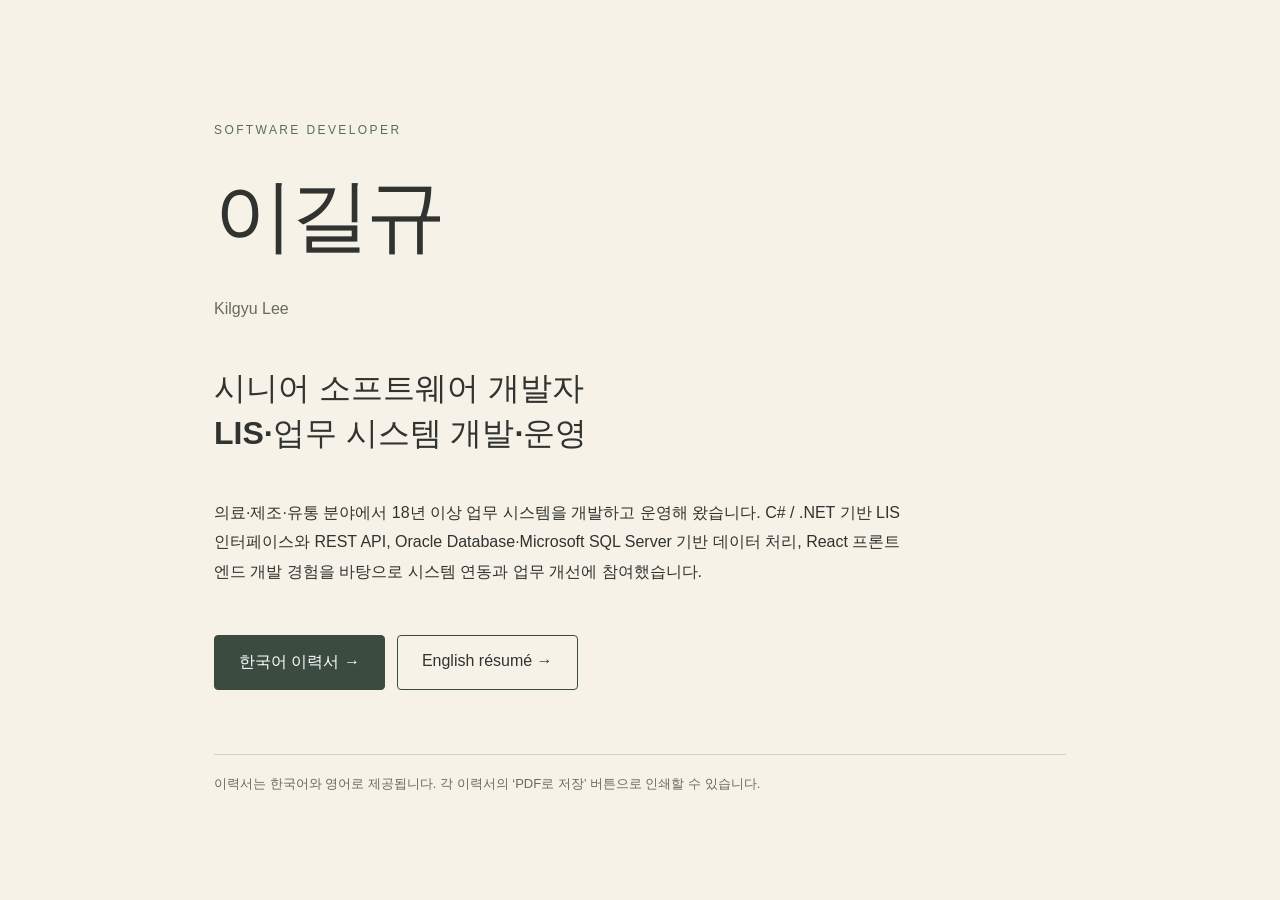
==== docs/index.html @ abc55ce7 "Publish reviewed site output" ====
<!DOCTYPE html><html lang="ko"><head><meta charset="UTF-8"><meta name="viewport" content="width=device-width, initial-scale=1"><title>이길규 · 개발자 이력서</title><meta name="description" content="의료·제조·유통 분야에서 18년 이상 업무 시스템을 개발하고 운영해 왔습니다. C# / .NET 기반 LIS 인터페이스와 REST API, Oracle Database·Microsoft SQL Server 기반 데이터 처리, React 프론트엔드 개발 경험을 바탕으로 시스템 연동과 업무 개선에 참여했습니다."><meta name="robots" content="index, follow"><link rel="canonical" href="https://khain2k.github.io/personal-site-pages/"><link rel="icon" href="/personal-site-pages/favicon.svg"><style>:root{color:#30332f;font-synthesis:none;background:#f6f2e8;font-family:Arial,Malgun Gothic,sans-serif}*{box-sizing:border-box}body{margin:0}main{flex-direction:column;justify-content:center;max-width:900px;min-height:100vh;margin:auto;padding:clamp(32px,9vw,96px) 24px;display:flex}h1{letter-spacing:-.05em;margin:18px 0;font-size:clamp(42px,9vw,80px);line-height:1.1}h2{white-space:pre-line;font-size:clamp(22px,4vw,32px);line-height:1.4}p{max-width:700px;line-height:1.85}.eyebrow{letter-spacing:.2em;color:#596e58;font-size:12px}.subtitle{color:#686a62}.links{flex-wrap:wrap;gap:12px;margin-top:32px;display:flex}.links a{color:#fff;background:#3b4b40;border:1px solid #3b4b40;border-radius:4px;padding:16px 24px;text-decoration:none}.links a+a{color:#30332f;background:0 0}a:focus-visible{outline-offset:4px;outline:3px solid #c66c32}footer{color:#686a62;border-top:1px solid #d4d0c6;margin-top:64px;padding-top:20px;font-size:13px}
</style></head><body><main><p class="eyebrow">SOFTWARE DEVELOPER</p><h1>이길규</h1><p class="subtitle">Kilgyu Lee</p><h2>시니어 소프트웨어 개발자
LIS·업무 시스템 개발·운영</h2><p>의료·제조·유통 분야에서 18년 이상 업무 시스템을 개발하고 운영해 왔습니다. C# / .NET 기반 LIS 인터페이스와 REST API, Oracle Database·Microsoft SQL Server 기반 데이터 처리, React 프론트엔드 개발 경험을 바탕으로 시스템 연동과 업무 개선에 참여했습니다.</p><nav class="links" aria-label="이력서 언어 선택"><a href="/personal-site-pages/resume/ko/">한국어 이력서 →</a><a href="/personal-site-pages/resume/en/" lang="en">English résumé →</a></nav><footer>이력서는 한국어와 영어로 제공됩니다. 각 이력서의 ‘PDF로 저장’ 버튼으로 인쇄할 수 있습니다.</footer></main></body></html>
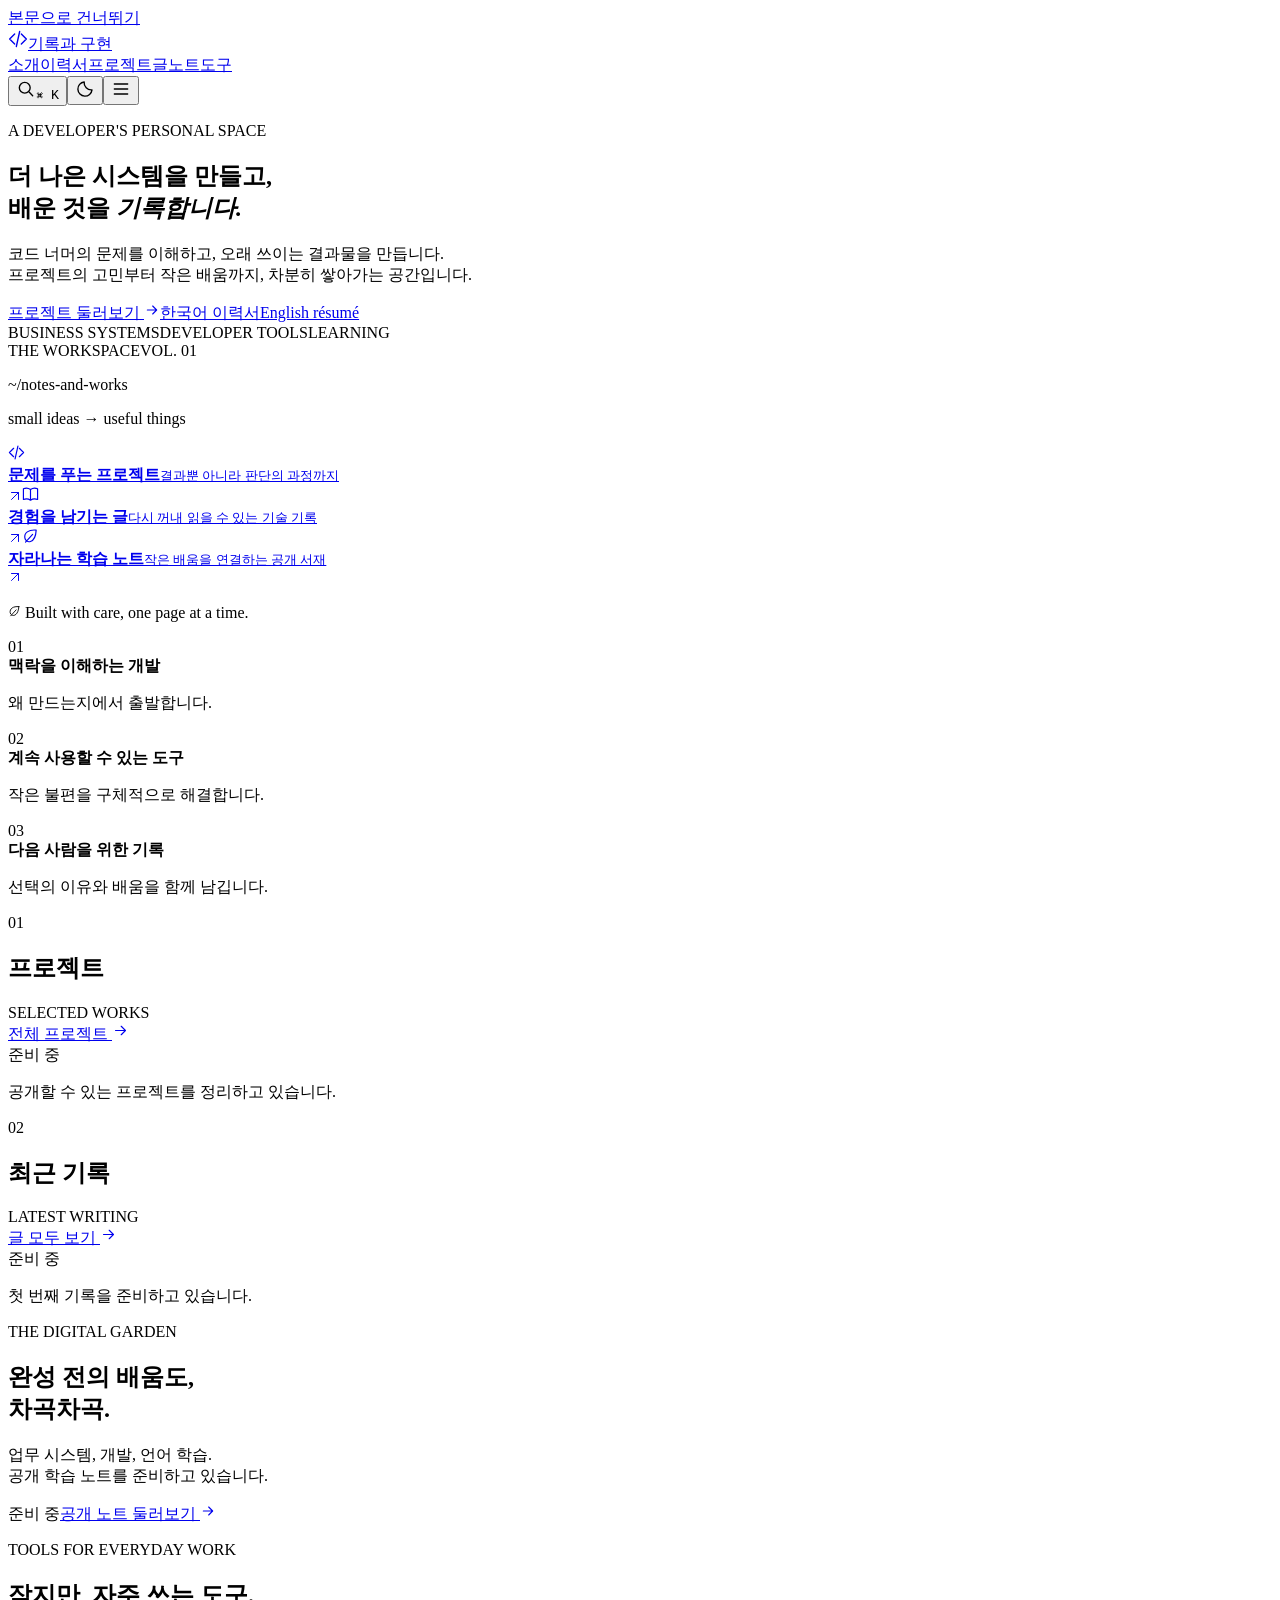
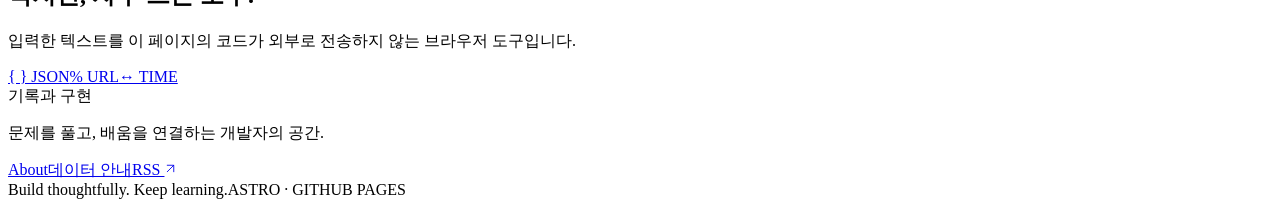
==== commit 08dd9620: "Publish reviewed site output" ====
--- a/docs/index.html
+++ b/docs/index.html
@@ -1,3 +1 @@
-<!DOCTYPE html><html lang="ko"><head><meta charset="UTF-8"><meta name="viewport" content="width=device-width, initial-scale=1"><title>이길규 · 개발자 이력서</title><meta name="description" content="의료·제조·유통 분야에서 18년 이상 업무 시스템을 개발하고 운영해 왔습니다. C# / .NET 기반 LIS 인터페이스와 REST API, Oracle Database·Microsoft SQL Server 기반 데이터 처리, React 프론트엔드 개발 경험을 바탕으로 시스템 연동과 업무 개선에 참여했습니다."><meta name="robots" content="index, follow"><link rel="canonical" href="https://khain2k.github.io/personal-site-pages/"><link rel="icon" href="/personal-site-pages/favicon.svg"><style>:root{color:#30332f;font-synthesis:none;background:#f6f2e8;font-family:Arial,Malgun Gothic,sans-serif}*{box-sizing:border-box}body{margin:0}main{flex-direction:column;justify-content:center;max-width:900px;min-height:100vh;margin:auto;padding:clamp(32px,9vw,96px) 24px;display:flex}h1{letter-spacing:-.05em;margin:18px 0;font-size:clamp(42px,9vw,80px);line-height:1.1}h2{white-space:pre-line;font-size:clamp(22px,4vw,32px);line-height:1.4}p{max-width:700px;line-height:1.85}.eyebrow{letter-spacing:.2em;color:#596e58;font-size:12px}.subtitle{color:#686a62}.links{flex-wrap:wrap;gap:12px;margin-top:32px;display:flex}.links a{color:#fff;background:#3b4b40;border:1px solid #3b4b40;border-radius:4px;padding:16px 24px;text-decoration:none}.links a+a{color:#30332f;background:0 0}a:focus-visible{outline-offset:4px;outline:3px solid #c66c32}footer{color:#686a62;border-top:1px solid #d4d0c6;margin-top:64px;padding-top:20px;font-size:13px}
-</style></head><body><main><p class="eyebrow">SOFTWARE DEVELOPER</p><h1>이길규</h1><p class="subtitle">Kilgyu Lee</p><h2>시니어 소프트웨어 개발자
-LIS·업무 시스템 개발·운영</h2><p>의료·제조·유통 분야에서 18년 이상 업무 시스템을 개발하고 운영해 왔습니다. C# / .NET 기반 LIS 인터페이스와 REST API, Oracle Database·Microsoft SQL Server 기반 데이터 처리, React 프론트엔드 개발 경험을 바탕으로 시스템 연동과 업무 개선에 참여했습니다.</p><nav class="links" aria-label="이력서 언어 선택"><a href="/personal-site-pages/resume/ko/">한국어 이력서 →</a><a href="/personal-site-pages/resume/en/" lang="en">English résumé →</a></nav><footer>이력서는 한국어와 영어로 제공됩니다. 각 이력서의 ‘PDF로 저장’ 버튼으로 인쇄할 수 있습니다.</footer></main></body></html>+<!DOCTYPE html><html lang="ko" data-base="/personal-site-pages"><head><meta charset="UTF-8"><meta name="viewport" content="width=device-width, initial-scale=1"><meta name="color-scheme" content="light dark"><title>기록과 구현 — 개발자의 개인 공간</title><meta name="description" content="개발자의 이력서, 프로젝트, 기술 글, 공개 학습 노트와 브라우저 개발 도구를 함께 담는 개인 사이트입니다."><meta name="robots" content="index, follow"><link rel="canonical" href="https://khain2k.github.io/personal-site-pages/"><meta property="og:type" content="website"><meta property="og:title" content="기록과 구현 — 개발자의 개인 공간"><meta property="og:description" content="개발자의 이력서, 프로젝트, 기술 글, 공개 학습 노트와 브라우저 개발 도구를 함께 담는 개인 사이트입니다."><meta property="og:url" content="https://khain2k.github.io/personal-site-pages/"><meta property="og:locale" content="ko_KR"><meta name="theme-color" content="#27392f"><link rel="icon" href="/personal-site-pages/favicon.svg" type="image/svg+xml"><link rel="alternate" type="application/rss+xml" title="기록과 구현 RSS" href="/personal-site-pages/rss.xml"><script>(function(){try{var t=localStorage.getItem('notes-works-theme');document.documentElement.dataset.theme=(t==='dark'||t==='light')?t:(matchMedia('(prefers-color-scheme:dark)').matches?'dark':'light')}catch(e){document.documentElement.dataset.theme='light'}})();</script><link rel="stylesheet" href="/personal-site-pages/assets/site.css"></head><body><a class="skip-link" href="#main">본문으로 건너뛰기</a><header class="site-header"><div class="header-inner"><a class="brand" href="/personal-site-pages/" data-route="/"><span class="brand-mark"><svg width="20" height="20" viewBox="0 0 24 24" fill="none" stroke="currentColor" stroke-width="1.65" stroke-linecap="round" stroke-linejoin="round" aria-hidden="true"><path d="m8 6-6 6 6 6m8-12 6 6-6 6M14 3l-4 18"/></svg></span><span class="brand-name">기록과 구현</span></a><nav id="primary-nav" aria-label="주 메뉴"><a class="nav-link " href="/personal-site-pages/about/" data-route="/about/">소개</a><a class="nav-link " href="/personal-site-pages/resume/ko/" data-route="/resume/ko/">이력서</a><a class="nav-link " href="/personal-site-pages/projects/" data-route="/projects/">프로젝트</a><a class="nav-link " href="/personal-site-pages/blog/" data-route="/blog/">글</a><a class="nav-link " href="/personal-site-pages/notes/" data-route="/notes/">노트</a><a class="nav-link " href="/personal-site-pages/tools/" data-route="/tools/">도구</a></nav><div class="header-actions"><button type="button" class="icon-button search-trigger" data-open-search aria-label="사이트 검색"><svg width="20" height="20" viewBox="0 0 24 24" fill="none" stroke="currentColor" stroke-width="1.65" stroke-linecap="round" stroke-linejoin="round" aria-hidden="true"><circle cx="10.5" cy="10.5" r="6.5"/><path d="m16 16 4 4"/></svg><kbd>⌘ K</kbd></button><button type="button" class="icon-button" data-toggle-theme aria-label="어두운 테마로 전환" aria-pressed="false"><svg width="20" height="20" viewBox="0 0 24 24" fill="none" stroke="currentColor" stroke-width="1.65" stroke-linecap="round" stroke-linejoin="round" aria-hidden="true"><path d="M20.4 13A8.5 8.5 0 0 1 11 3.6 8.5 8.5 0 1 0 20.4 13Z"/></svg></button><button type="button" class="icon-button menu-toggle" data-toggle-menu aria-label="메뉴 열기" aria-controls="primary-nav" aria-expanded="false"><svg width="20" height="20" viewBox="0 0 24 24" fill="none" stroke="currentColor" stroke-width="1.65" stroke-linecap="round" stroke-linejoin="round" aria-hidden="true"><path d="M4 6h16M4 12h16M4 18h16"/></svg></button></div></div></header><main id="main" class="site-main"><section class="hero"><div class="hero-copy"><p class="eyebrow">A DEVELOPER'S PERSONAL SPACE</p><h1>더 나은 시스템을 만들고,<br>배운 것을 <em>기록합니다.</em></h1><p class="hero-description">코드 너머의 문제를 이해하고, 오래 쓰이는 결과물을 만듭니다.<br>프로젝트의 고민부터 작은 배움까지, 차분히 쌓아가는 공간입니다.</p><div class="hero-actions"><a class="button primary" href="/personal-site-pages/projects/" data-route="/projects/">프로젝트 둘러보기 <svg width="16" height="16" viewBox="0 0 24 24" fill="none" stroke="currentColor" stroke-width="1.65" stroke-linecap="round" stroke-linejoin="round" aria-hidden="true"><path d="M5 12h14m-6-6 6 6-6 6"/></svg></a><a class="button" href="/personal-site-pages/resume/ko/" data-route="/resume/ko/">한국어 이력서</a><a class="button" href="/personal-site-pages/resume/en/" data-route="/resume/en/">English résumé</a></div><div class="hero-topics"><span><i></i>BUSINESS SYSTEMS</span><span><i></i>DEVELOPER TOOLS</span><span><i></i>LEARNING</span></div></div><aside class="workspace" aria-label="사이트 바로가기"><div class="workspace-head"><span><i class="status-dot"></i>THE WORKSPACE</span><span>VOL. 01</span></div><p class="workspace-title">~/notes-and-works</p><p class="workspace-path">small ideas → useful things</p><a class="workspace-link" href="/personal-site-pages/projects/" data-route="/projects/"><span class="workspace-icon"><svg width="17" height="17" viewBox="0 0 24 24" fill="none" stroke="currentColor" stroke-width="1.65" stroke-linecap="round" stroke-linejoin="round" aria-hidden="true"><path d="m8 6-6 6 6 6m8-12 6 6-6 6M14 3l-4 18"/></svg></span><div><strong>문제를 푸는 프로젝트</strong><small>결과뿐 아니라 판단의 과정까지</small></div><svg width="14" height="14" viewBox="0 0 24 24" fill="none" stroke="currentColor" stroke-width="1.65" stroke-linecap="round" stroke-linejoin="round" aria-hidden="true"><path d="M6 18 18 6M6 6h12v12"/></svg></a><a class="workspace-link" href="/personal-site-pages/blog/" data-route="/blog/"><span class="workspace-icon"><svg width="17" height="17" viewBox="0 0 24 24" fill="none" stroke="currentColor" stroke-width="1.65" stroke-linecap="round" stroke-linejoin="round" aria-hidden="true"><path d="M12 5c-4-3-8-2-10-1v15c3-1 7-1 10 1 3-2 7-2 10-1V4c-2-1-6-2-10 1Zm0 0v15"/></svg></span><div><strong>경험을 남기는 글</strong><small>다시 꺼내 읽을 수 있는 기술 기록</small></div><svg width="14" height="14" viewBox="0 0 24 24" fill="none" stroke="currentColor" stroke-width="1.65" stroke-linecap="round" stroke-linejoin="round" aria-hidden="true"><path d="M6 18 18 6M6 6h12v12"/></svg></a><a class="workspace-link" href="/personal-site-pages/notes/" data-route="/notes/"><span class="workspace-icon"><svg width="17" height="17" viewBox="0 0 24 24" fill="none" stroke="currentColor" stroke-width="1.65" stroke-linecap="round" stroke-linejoin="round" aria-hidden="true"><path d="M20 3C9 2 3 7 4 14c1 8 15 9 16-11ZM5 20 15 9"/></svg></span><div><strong>자라나는 학습 노트</strong><small>작은 배움을 연결하는 공개 서재</small></div><svg width="14" height="14" viewBox="0 0 24 24" fill="none" stroke="currentColor" stroke-width="1.65" stroke-linecap="round" stroke-linejoin="round" aria-hidden="true"><path d="M6 18 18 6M6 6h12v12"/></svg></a><p class="workspace-bottom"><svg width="13" height="13" viewBox="0 0 24 24" fill="none" stroke="currentColor" stroke-width="1.65" stroke-linecap="round" stroke-linejoin="round" aria-hidden="true"><path d="M20 3C9 2 3 7 4 14c1 8 15 9 16-11ZM5 20 15 9"/></svg> Built with care, one page at a time.</p></aside></section><section class="intro-strip" aria-label="사이트의 세 가지 주제"><div class="intro-item"><span>01</span><div><strong>맥락을 이해하는 개발</strong><p>왜 만드는지에서 출발합니다.</p></div></div><div class="intro-item"><span>02</span><div><strong>계속 사용할 수 있는 도구</strong><p>작은 불편을 구체적으로 해결합니다.</p></div></div><div class="intro-item"><span>03</span><div><strong>다음 사람을 위한 기록</strong><p>선택의 이유와 배움을 함께 남깁니다.</p></div></div></section><section class="home-section"><div class="section-heading"><div><span class="section-number">01</span><h2>프로젝트</h2><span class="section-subtitle">SELECTED WORKS</span></div><a class="text-link" href="/personal-site-pages/projects/" data-route="/projects/">전체 프로젝트 <svg width="17" height="17" viewBox="0 0 24 24" fill="none" stroke="currentColor" stroke-width="1.65" stroke-linecap="round" stroke-linejoin="round" aria-hidden="true"><path d="M5 12h14m-6-6 6 6-6 6"/></svg></a></div><div class="projects-grid"></div><div class="empty-state"><span>준비 중</span><p>공개할 수 있는 프로젝트를 정리하고 있습니다.</p></div></section><section class="home-section"><div class="section-heading"><div><span class="section-number">02</span><h2>최근 기록</h2><span class="section-subtitle">LATEST WRITING</span></div><a class="text-link" href="/personal-site-pages/blog/" data-route="/blog/">글 모두 보기 <svg width="17" height="17" viewBox="0 0 24 24" fill="none" stroke="currentColor" stroke-width="1.65" stroke-linecap="round" stroke-linejoin="round" aria-hidden="true"><path d="M5 12h14m-6-6 6 6-6 6"/></svg></a></div><div><div class="empty-state"><span>준비 중</span><p>첫 번째 기록을 준비하고 있습니다.</p></div></div></section><div class="bottom-grid"><section class="garden-card"><p class="eyebrow">THE DIGITAL GARDEN</p><h2>완성 전의 배움도,<br>차곡차곡.</h2><p>업무 시스템, 개발, 언어 학습.<br>공개 학습 노트를 준비하고 있습니다.</p><span class="tag">준비 중</span><a class="text-link" href="/personal-site-pages/notes/" data-route="/notes/">공개 노트 둘러보기 <svg width="16" height="16" viewBox="0 0 24 24" fill="none" stroke="currentColor" stroke-width="1.65" stroke-linecap="round" stroke-linejoin="round" aria-hidden="true"><path d="M5 12h14m-6-6 6 6-6 6"/></svg></a></section><section class="tool-teaser"><p class="eyebrow">TOOLS FOR EVERYDAY WORK</p><h2>작지만, 자주 쓰는 도구.</h2><p>입력한 텍스트를 이 페이지의 코드가 외부로 전송하지 않는 브라우저 도구입니다.</p><div class="tool-pills"><a class="tool-pill" href="/personal-site-pages/tools/json/" data-route="/tools/json/">{ } JSON</a><a class="tool-pill" href="/personal-site-pages/tools/url/" data-route="/tools/url/">% URL</a><a class="tool-pill" href="/personal-site-pages/tools/time/" data-route="/tools/time/">↔ TIME</a></div></section></div></main><footer class="site-footer"><div class="footer-top"><div><span class="footer-brand">기록과 구현</span><p>문제를 풀고, 배움을 연결하는 개발자의 공간.</p></div><div class="footer-links"><a class="" href="/personal-site-pages/about/" data-route="/about/">About</a><a class="" href="/personal-site-pages/privacy/" data-route="/privacy/">데이터 안내</a><a href="/personal-site-pages/rss.xml">RSS <svg width="13" height="13" viewBox="0 0 24 24" fill="none" stroke="currentColor" stroke-width="1.65" stroke-linecap="round" stroke-linejoin="round" aria-hidden="true"><path d="M6 18 18 6M6 6h12v12"/></svg></a></div></div><div class="footer-bottom"><span>Build thoughtfully. Keep learning.</span><span>ASTRO · GITHUB PAGES</span></div></footer><dialog id="search-dialog" aria-labelledby="search-title"><div class="search-dialog-top"><h2 id="search-title">사이트 검색</h2><button type="button" class="icon-button" data-close-search aria-label="검색 닫기"><svg width="20" height="20" viewBox="0 0 24 24" fill="none" stroke="currentColor" stroke-width="1.65" stroke-linecap="round" stroke-linejoin="round" aria-hidden="true"><path d="m6 6 12 12M6 18 18 6"/></svg></button></div><label for="site-search" class="sr-only">검색어</label><div class="search-input-wrap"><svg width="20" height="20" viewBox="0 0 24 24" fill="none" stroke="currentColor" stroke-width="1.65" stroke-linecap="round" stroke-linejoin="round" aria-hidden="true"><circle cx="10.5" cy="10.5" r="6.5"/><path d="m16 16 4 4"/></svg><input id="site-search" type="search" placeholder="프로젝트, 글, 노트에서 검색…" autocomplete="off" spellcheck="false"></div><p class="search-hint">단어를 입력하면 제목·태그·본문에서 찾습니다. <kbd>ESC</kbd> 닫기</p><div id="search-results" aria-live="polite"></div></dialog><div id="toast" class="toast" role="status" aria-live="polite"></div><script src="/personal-site-pages/assets/site.js" defer></script></body></html>
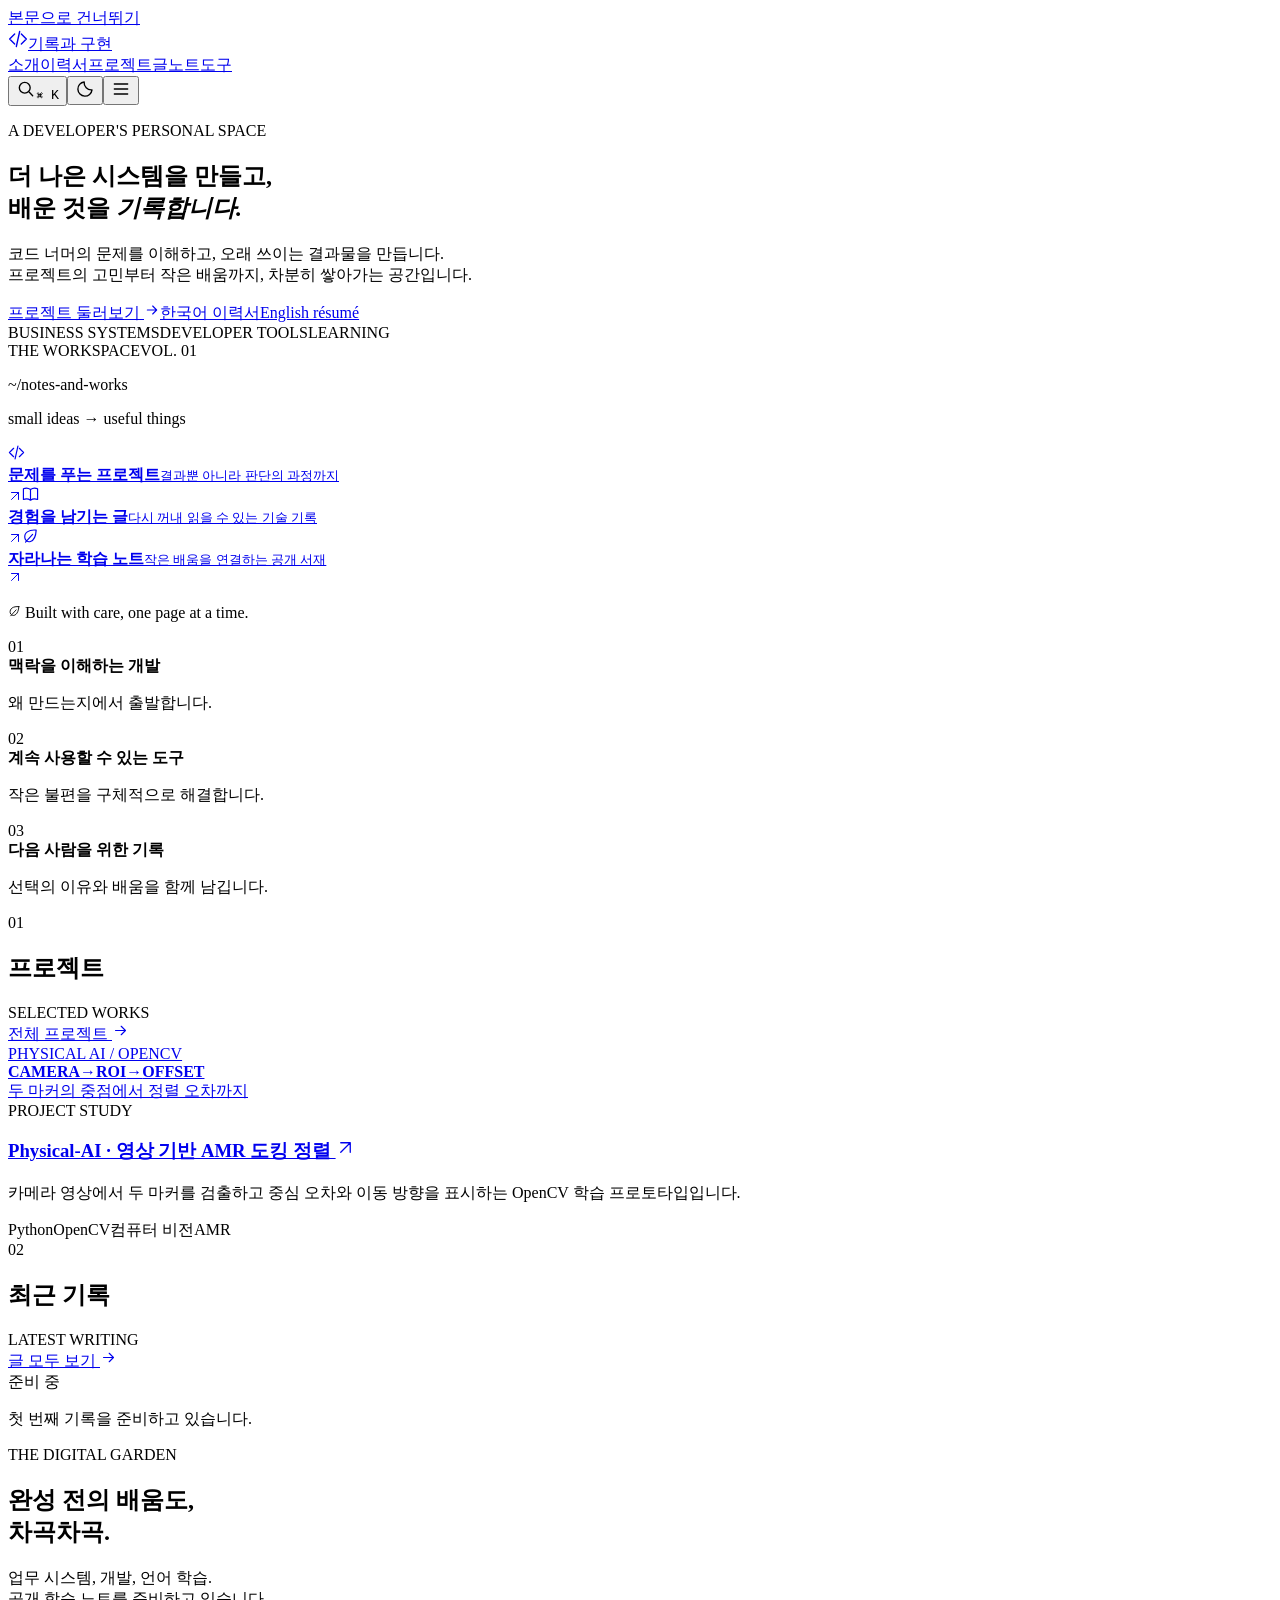
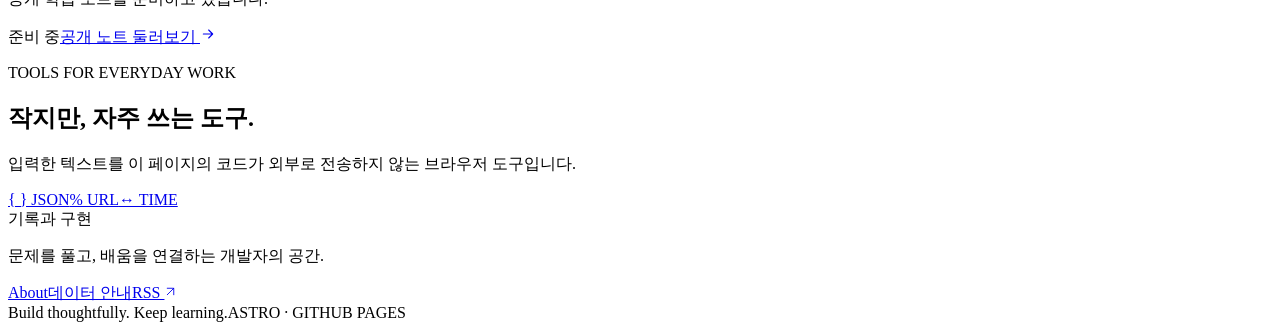
==== commit 20d36609: "Publish reviewed site output" ====
--- a/docs/index.html
+++ b/docs/index.html
@@ -1 +1 @@
-<!DOCTYPE html><html lang="ko" data-base="/personal-site-pages"><head><meta charset="UTF-8"><meta name="viewport" content="width=device-width, initial-scale=1"><meta name="color-scheme" content="light dark"><title>기록과 구현 — 개발자의 개인 공간</title><meta name="description" content="개발자의 이력서, 프로젝트, 기술 글, 공개 학습 노트와 브라우저 개발 도구를 함께 담는 개인 사이트입니다."><meta name="robots" content="index, follow"><link rel="canonical" href="https://khain2k.github.io/personal-site-pages/"><meta property="og:type" content="website"><meta property="og:title" content="기록과 구현 — 개발자의 개인 공간"><meta property="og:description" content="개발자의 이력서, 프로젝트, 기술 글, 공개 학습 노트와 브라우저 개발 도구를 함께 담는 개인 사이트입니다."><meta property="og:url" content="https://khain2k.github.io/personal-site-pages/"><meta property="og:locale" content="ko_KR"><meta name="theme-color" content="#27392f"><link rel="icon" href="/personal-site-pages/favicon.svg" type="image/svg+xml"><link rel="alternate" type="application/rss+xml" title="기록과 구현 RSS" href="/personal-site-pages/rss.xml"><script>(function(){try{var t=localStorage.getItem('notes-works-theme');document.documentElement.dataset.theme=(t==='dark'||t==='light')?t:(matchMedia('(prefers-color-scheme:dark)').matches?'dark':'light')}catch(e){document.documentElement.dataset.theme='light'}})();</script><link rel="stylesheet" href="/personal-site-pages/assets/site.css"></head><body><a class="skip-link" href="#main">본문으로 건너뛰기</a><header class="site-header"><div class="header-inner"><a class="brand" href="/personal-site-pages/" data-route="/"><span class="brand-mark"><svg width="20" height="20" viewBox="0 0 24 24" fill="none" stroke="currentColor" stroke-width="1.65" stroke-linecap="round" stroke-linejoin="round" aria-hidden="true"><path d="m8 6-6 6 6 6m8-12 6 6-6 6M14 3l-4 18"/></svg></span><span class="brand-name">기록과 구현</span></a><nav id="primary-nav" aria-label="주 메뉴"><a class="nav-link " href="/personal-site-pages/about/" data-route="/about/">소개</a><a class="nav-link " href="/personal-site-pages/resume/ko/" data-route="/resume/ko/">이력서</a><a class="nav-link " href="/personal-site-pages/projects/" data-route="/projects/">프로젝트</a><a class="nav-link " href="/personal-site-pages/blog/" data-route="/blog/">글</a><a class="nav-link " href="/personal-site-pages/notes/" data-route="/notes/">노트</a><a class="nav-link " href="/personal-site-pages/tools/" data-route="/tools/">도구</a></nav><div class="header-actions"><button type="button" class="icon-button search-trigger" data-open-search aria-label="사이트 검색"><svg width="20" height="20" viewBox="0 0 24 24" fill="none" stroke="currentColor" stroke-width="1.65" stroke-linecap="round" stroke-linejoin="round" aria-hidden="true"><circle cx="10.5" cy="10.5" r="6.5"/><path d="m16 16 4 4"/></svg><kbd>⌘ K</kbd></button><button type="button" class="icon-button" data-toggle-theme aria-label="어두운 테마로 전환" aria-pressed="false"><svg width="20" height="20" viewBox="0 0 24 24" fill="none" stroke="currentColor" stroke-width="1.65" stroke-linecap="round" stroke-linejoin="round" aria-hidden="true"><path d="M20.4 13A8.5 8.5 0 0 1 11 3.6 8.5 8.5 0 1 0 20.4 13Z"/></svg></button><button type="button" class="icon-button menu-toggle" data-toggle-menu aria-label="메뉴 열기" aria-controls="primary-nav" aria-expanded="false"><svg width="20" height="20" viewBox="0 0 24 24" fill="none" stroke="currentColor" stroke-width="1.65" stroke-linecap="round" stroke-linejoin="round" aria-hidden="true"><path d="M4 6h16M4 12h16M4 18h16"/></svg></button></div></div></header><main id="main" class="site-main"><section class="hero"><div class="hero-copy"><p class="eyebrow">A DEVELOPER'S PERSONAL SPACE</p><h1>더 나은 시스템을 만들고,<br>배운 것을 <em>기록합니다.</em></h1><p class="hero-description">코드 너머의 문제를 이해하고, 오래 쓰이는 결과물을 만듭니다.<br>프로젝트의 고민부터 작은 배움까지, 차분히 쌓아가는 공간입니다.</p><div class="hero-actions"><a class="button primary" href="/personal-site-pages/projects/" data-route="/projects/">프로젝트 둘러보기 <svg width="16" height="16" viewBox="0 0 24 24" fill="none" stroke="currentColor" stroke-width="1.65" stroke-linecap="round" stroke-linejoin="round" aria-hidden="true"><path d="M5 12h14m-6-6 6 6-6 6"/></svg></a><a class="button" href="/personal-site-pages/resume/ko/" data-route="/resume/ko/">한국어 이력서</a><a class="button" href="/personal-site-pages/resume/en/" data-route="/resume/en/">English résumé</a></div><div class="hero-topics"><span><i></i>BUSINESS SYSTEMS</span><span><i></i>DEVELOPER TOOLS</span><span><i></i>LEARNING</span></div></div><aside class="workspace" aria-label="사이트 바로가기"><div class="workspace-head"><span><i class="status-dot"></i>THE WORKSPACE</span><span>VOL. 01</span></div><p class="workspace-title">~/notes-and-works</p><p class="workspace-path">small ideas → useful things</p><a class="workspace-link" href="/personal-site-pages/projects/" data-route="/projects/"><span class="workspace-icon"><svg width="17" height="17" viewBox="0 0 24 24" fill="none" stroke="currentColor" stroke-width="1.65" stroke-linecap="round" stroke-linejoin="round" aria-hidden="true"><path d="m8 6-6 6 6 6m8-12 6 6-6 6M14 3l-4 18"/></svg></span><div><strong>문제를 푸는 프로젝트</strong><small>결과뿐 아니라 판단의 과정까지</small></div><svg width="14" height="14" viewBox="0 0 24 24" fill="none" stroke="currentColor" stroke-width="1.65" stroke-linecap="round" stroke-linejoin="round" aria-hidden="true"><path d="M6 18 18 6M6 6h12v12"/></svg></a><a class="workspace-link" href="/personal-site-pages/blog/" data-route="/blog/"><span class="workspace-icon"><svg width="17" height="17" viewBox="0 0 24 24" fill="none" stroke="currentColor" stroke-width="1.65" stroke-linecap="round" stroke-linejoin="round" aria-hidden="true"><path d="M12 5c-4-3-8-2-10-1v15c3-1 7-1 10 1 3-2 7-2 10-1V4c-2-1-6-2-10 1Zm0 0v15"/></svg></span><div><strong>경험을 남기는 글</strong><small>다시 꺼내 읽을 수 있는 기술 기록</small></div><svg width="14" height="14" viewBox="0 0 24 24" fill="none" stroke="currentColor" stroke-width="1.65" stroke-linecap="round" stroke-linejoin="round" aria-hidden="true"><path d="M6 18 18 6M6 6h12v12"/></svg></a><a class="workspace-link" href="/personal-site-pages/notes/" data-route="/notes/"><span class="workspace-icon"><svg width="17" height="17" viewBox="0 0 24 24" fill="none" stroke="currentColor" stroke-width="1.65" stroke-linecap="round" stroke-linejoin="round" aria-hidden="true"><path d="M20 3C9 2 3 7 4 14c1 8 15 9 16-11ZM5 20 15 9"/></svg></span><div><strong>자라나는 학습 노트</strong><small>작은 배움을 연결하는 공개 서재</small></div><svg width="14" height="14" viewBox="0 0 24 24" fill="none" stroke="currentColor" stroke-width="1.65" stroke-linecap="round" stroke-linejoin="round" aria-hidden="true"><path d="M6 18 18 6M6 6h12v12"/></svg></a><p class="workspace-bottom"><svg width="13" height="13" viewBox="0 0 24 24" fill="none" stroke="currentColor" stroke-width="1.65" stroke-linecap="round" stroke-linejoin="round" aria-hidden="true"><path d="M20 3C9 2 3 7 4 14c1 8 15 9 16-11ZM5 20 15 9"/></svg> Built with care, one page at a time.</p></aside></section><section class="intro-strip" aria-label="사이트의 세 가지 주제"><div class="intro-item"><span>01</span><div><strong>맥락을 이해하는 개발</strong><p>왜 만드는지에서 출발합니다.</p></div></div><div class="intro-item"><span>02</span><div><strong>계속 사용할 수 있는 도구</strong><p>작은 불편을 구체적으로 해결합니다.</p></div></div><div class="intro-item"><span>03</span><div><strong>다음 사람을 위한 기록</strong><p>선택의 이유와 배움을 함께 남깁니다.</p></div></div></section><section class="home-section"><div class="section-heading"><div><span class="section-number">01</span><h2>프로젝트</h2><span class="section-subtitle">SELECTED WORKS</span></div><a class="text-link" href="/personal-site-pages/projects/" data-route="/projects/">전체 프로젝트 <svg width="17" height="17" viewBox="0 0 24 24" fill="none" stroke="currentColor" stroke-width="1.65" stroke-linecap="round" stroke-linejoin="round" aria-hidden="true"><path d="M5 12h14m-6-6 6 6-6 6"/></svg></a></div><div class="projects-grid"></div><div class="empty-state"><span>준비 중</span><p>공개할 수 있는 프로젝트를 정리하고 있습니다.</p></div></section><section class="home-section"><div class="section-heading"><div><span class="section-number">02</span><h2>최근 기록</h2><span class="section-subtitle">LATEST WRITING</span></div><a class="text-link" href="/personal-site-pages/blog/" data-route="/blog/">글 모두 보기 <svg width="17" height="17" viewBox="0 0 24 24" fill="none" stroke="currentColor" stroke-width="1.65" stroke-linecap="round" stroke-linejoin="round" aria-hidden="true"><path d="M5 12h14m-6-6 6 6-6 6"/></svg></a></div><div><div class="empty-state"><span>준비 중</span><p>첫 번째 기록을 준비하고 있습니다.</p></div></div></section><div class="bottom-grid"><section class="garden-card"><p class="eyebrow">THE DIGITAL GARDEN</p><h2>완성 전의 배움도,<br>차곡차곡.</h2><p>업무 시스템, 개발, 언어 학습.<br>공개 학습 노트를 준비하고 있습니다.</p><span class="tag">준비 중</span><a class="text-link" href="/personal-site-pages/notes/" data-route="/notes/">공개 노트 둘러보기 <svg width="16" height="16" viewBox="0 0 24 24" fill="none" stroke="currentColor" stroke-width="1.65" stroke-linecap="round" stroke-linejoin="round" aria-hidden="true"><path d="M5 12h14m-6-6 6 6-6 6"/></svg></a></section><section class="tool-teaser"><p class="eyebrow">TOOLS FOR EVERYDAY WORK</p><h2>작지만, 자주 쓰는 도구.</h2><p>입력한 텍스트를 이 페이지의 코드가 외부로 전송하지 않는 브라우저 도구입니다.</p><div class="tool-pills"><a class="tool-pill" href="/personal-site-pages/tools/json/" data-route="/tools/json/">{ } JSON</a><a class="tool-pill" href="/personal-site-pages/tools/url/" data-route="/tools/url/">% URL</a><a class="tool-pill" href="/personal-site-pages/tools/time/" data-route="/tools/time/">↔ TIME</a></div></section></div></main><footer class="site-footer"><div class="footer-top"><div><span class="footer-brand">기록과 구현</span><p>문제를 풀고, 배움을 연결하는 개발자의 공간.</p></div><div class="footer-links"><a class="" href="/personal-site-pages/about/" data-route="/about/">About</a><a class="" href="/personal-site-pages/privacy/" data-route="/privacy/">데이터 안내</a><a href="/personal-site-pages/rss.xml">RSS <svg width="13" height="13" viewBox="0 0 24 24" fill="none" stroke="currentColor" stroke-width="1.65" stroke-linecap="round" stroke-linejoin="round" aria-hidden="true"><path d="M6 18 18 6M6 6h12v12"/></svg></a></div></div><div class="footer-bottom"><span>Build thoughtfully. Keep learning.</span><span>ASTRO · GITHUB PAGES</span></div></footer><dialog id="search-dialog" aria-labelledby="search-title"><div class="search-dialog-top"><h2 id="search-title">사이트 검색</h2><button type="button" class="icon-button" data-close-search aria-label="검색 닫기"><svg width="20" height="20" viewBox="0 0 24 24" fill="none" stroke="currentColor" stroke-width="1.65" stroke-linecap="round" stroke-linejoin="round" aria-hidden="true"><path d="m6 6 12 12M6 18 18 6"/></svg></button></div><label for="site-search" class="sr-only">검색어</label><div class="search-input-wrap"><svg width="20" height="20" viewBox="0 0 24 24" fill="none" stroke="currentColor" stroke-width="1.65" stroke-linecap="round" stroke-linejoin="round" aria-hidden="true"><circle cx="10.5" cy="10.5" r="6.5"/><path d="m16 16 4 4"/></svg><input id="site-search" type="search" placeholder="프로젝트, 글, 노트에서 검색…" autocomplete="off" spellcheck="false"></div><p class="search-hint">단어를 입력하면 제목·태그·본문에서 찾습니다. <kbd>ESC</kbd> 닫기</p><div id="search-results" aria-live="polite"></div></dialog><div id="toast" class="toast" role="status" aria-live="polite"></div><script src="/personal-site-pages/assets/site.js" defer></script></body></html>+<!DOCTYPE html><html lang="ko" data-base="/personal-site-pages"><head><meta charset="UTF-8"><meta name="viewport" content="width=device-width, initial-scale=1"><meta name="color-scheme" content="light dark"><title>기록과 구현 — 개발자의 개인 공간</title><meta name="description" content="개발자의 이력서, 프로젝트, 기술 글, 공개 학습 노트와 브라우저 개발 도구를 함께 담는 개인 사이트입니다."><meta name="robots" content="index, follow"><link rel="canonical" href="https://khain2k.github.io/personal-site-pages/"><meta property="og:type" content="website"><meta property="og:title" content="기록과 구현 — 개발자의 개인 공간"><meta property="og:description" content="개발자의 이력서, 프로젝트, 기술 글, 공개 학습 노트와 브라우저 개발 도구를 함께 담는 개인 사이트입니다."><meta property="og:url" content="https://khain2k.github.io/personal-site-pages/"><meta property="og:locale" content="ko_KR"><meta name="theme-color" content="#27392f"><link rel="icon" href="/personal-site-pages/favicon.svg" type="image/svg+xml"><link rel="alternate" type="application/rss+xml" title="기록과 구현 RSS" href="/personal-site-pages/rss.xml"><script>(function(){try{var t=localStorage.getItem('notes-works-theme');document.documentElement.dataset.theme=(t==='dark'||t==='light')?t:(matchMedia('(prefers-color-scheme:dark)').matches?'dark':'light')}catch(e){document.documentElement.dataset.theme='light'}})();</script><link rel="stylesheet" href="/personal-site-pages/assets/site.css"></head><body><a class="skip-link" href="#main">본문으로 건너뛰기</a><header class="site-header"><div class="header-inner"><a class="brand" href="/personal-site-pages/" data-route="/"><span class="brand-mark"><svg width="20" height="20" viewBox="0 0 24 24" fill="none" stroke="currentColor" stroke-width="1.65" stroke-linecap="round" stroke-linejoin="round" aria-hidden="true"><path d="m8 6-6 6 6 6m8-12 6 6-6 6M14 3l-4 18"/></svg></span><span class="brand-name">기록과 구현</span></a><nav id="primary-nav" aria-label="주 메뉴"><a class="nav-link " href="/personal-site-pages/about/" data-route="/about/">소개</a><a class="nav-link " href="/personal-site-pages/resume/ko/" data-route="/resume/ko/">이력서</a><a class="nav-link " href="/personal-site-pages/projects/" data-route="/projects/">프로젝트</a><a class="nav-link " href="/personal-site-pages/blog/" data-route="/blog/">글</a><a class="nav-link " href="/personal-site-pages/notes/" data-route="/notes/">노트</a><a class="nav-link " href="/personal-site-pages/tools/" data-route="/tools/">도구</a></nav><div class="header-actions"><button type="button" class="icon-button search-trigger" data-open-search aria-label="사이트 검색"><svg width="20" height="20" viewBox="0 0 24 24" fill="none" stroke="currentColor" stroke-width="1.65" stroke-linecap="round" stroke-linejoin="round" aria-hidden="true"><circle cx="10.5" cy="10.5" r="6.5"/><path d="m16 16 4 4"/></svg><kbd>⌘ K</kbd></button><button type="button" class="icon-button" data-toggle-theme aria-label="어두운 테마로 전환" aria-pressed="false"><svg width="20" height="20" viewBox="0 0 24 24" fill="none" stroke="currentColor" stroke-width="1.65" stroke-linecap="round" stroke-linejoin="round" aria-hidden="true"><path d="M20.4 13A8.5 8.5 0 0 1 11 3.6 8.5 8.5 0 1 0 20.4 13Z"/></svg></button><button type="button" class="icon-button menu-toggle" data-toggle-menu aria-label="메뉴 열기" aria-controls="primary-nav" aria-expanded="false"><svg width="20" height="20" viewBox="0 0 24 24" fill="none" stroke="currentColor" stroke-width="1.65" stroke-linecap="round" stroke-linejoin="round" aria-hidden="true"><path d="M4 6h16M4 12h16M4 18h16"/></svg></button></div></div></header><main id="main" class="site-main"><section class="hero"><div class="hero-copy"><p class="eyebrow">A DEVELOPER'S PERSONAL SPACE</p><h1>더 나은 시스템을 만들고,<br>배운 것을 <em>기록합니다.</em></h1><p class="hero-description">코드 너머의 문제를 이해하고, 오래 쓰이는 결과물을 만듭니다.<br>프로젝트의 고민부터 작은 배움까지, 차분히 쌓아가는 공간입니다.</p><div class="hero-actions"><a class="button primary" href="/personal-site-pages/projects/" data-route="/projects/">프로젝트 둘러보기 <svg width="16" height="16" viewBox="0 0 24 24" fill="none" stroke="currentColor" stroke-width="1.65" stroke-linecap="round" stroke-linejoin="round" aria-hidden="true"><path d="M5 12h14m-6-6 6 6-6 6"/></svg></a><a class="button" href="/personal-site-pages/resume/ko/" data-route="/resume/ko/">한국어 이력서</a><a class="button" href="/personal-site-pages/resume/en/" data-route="/resume/en/">English résumé</a></div><div class="hero-topics"><span><i></i>BUSINESS SYSTEMS</span><span><i></i>DEVELOPER TOOLS</span><span><i></i>LEARNING</span></div></div><aside class="workspace" aria-label="사이트 바로가기"><div class="workspace-head"><span><i class="status-dot"></i>THE WORKSPACE</span><span>VOL. 01</span></div><p class="workspace-title">~/notes-and-works</p><p class="workspace-path">small ideas → useful things</p><a class="workspace-link" href="/personal-site-pages/projects/" data-route="/projects/"><span class="workspace-icon"><svg width="17" height="17" viewBox="0 0 24 24" fill="none" stroke="currentColor" stroke-width="1.65" stroke-linecap="round" stroke-linejoin="round" aria-hidden="true"><path d="m8 6-6 6 6 6m8-12 6 6-6 6M14 3l-4 18"/></svg></span><div><strong>문제를 푸는 프로젝트</strong><small>결과뿐 아니라 판단의 과정까지</small></div><svg width="14" height="14" viewBox="0 0 24 24" fill="none" stroke="currentColor" stroke-width="1.65" stroke-linecap="round" stroke-linejoin="round" aria-hidden="true"><path d="M6 18 18 6M6 6h12v12"/></svg></a><a class="workspace-link" href="/personal-site-pages/blog/" data-route="/blog/"><span class="workspace-icon"><svg width="17" height="17" viewBox="0 0 24 24" fill="none" stroke="currentColor" stroke-width="1.65" stroke-linecap="round" stroke-linejoin="round" aria-hidden="true"><path d="M12 5c-4-3-8-2-10-1v15c3-1 7-1 10 1 3-2 7-2 10-1V4c-2-1-6-2-10 1Zm0 0v15"/></svg></span><div><strong>경험을 남기는 글</strong><small>다시 꺼내 읽을 수 있는 기술 기록</small></div><svg width="14" height="14" viewBox="0 0 24 24" fill="none" stroke="currentColor" stroke-width="1.65" stroke-linecap="round" stroke-linejoin="round" aria-hidden="true"><path d="M6 18 18 6M6 6h12v12"/></svg></a><a class="workspace-link" href="/personal-site-pages/notes/" data-route="/notes/"><span class="workspace-icon"><svg width="17" height="17" viewBox="0 0 24 24" fill="none" stroke="currentColor" stroke-width="1.65" stroke-linecap="round" stroke-linejoin="round" aria-hidden="true"><path d="M20 3C9 2 3 7 4 14c1 8 15 9 16-11ZM5 20 15 9"/></svg></span><div><strong>자라나는 학습 노트</strong><small>작은 배움을 연결하는 공개 서재</small></div><svg width="14" height="14" viewBox="0 0 24 24" fill="none" stroke="currentColor" stroke-width="1.65" stroke-linecap="round" stroke-linejoin="round" aria-hidden="true"><path d="M6 18 18 6M6 6h12v12"/></svg></a><p class="workspace-bottom"><svg width="13" height="13" viewBox="0 0 24 24" fill="none" stroke="currentColor" stroke-width="1.65" stroke-linecap="round" stroke-linejoin="round" aria-hidden="true"><path d="M20 3C9 2 3 7 4 14c1 8 15 9 16-11ZM5 20 15 9"/></svg> Built with care, one page at a time.</p></aside></section><section class="intro-strip" aria-label="사이트의 세 가지 주제"><div class="intro-item"><span>01</span><div><strong>맥락을 이해하는 개발</strong><p>왜 만드는지에서 출발합니다.</p></div></div><div class="intro-item"><span>02</span><div><strong>계속 사용할 수 있는 도구</strong><p>작은 불편을 구체적으로 해결합니다.</p></div></div><div class="intro-item"><span>03</span><div><strong>다음 사람을 위한 기록</strong><p>선택의 이유와 배움을 함께 남깁니다.</p></div></div></section><section class="home-section"><div class="section-heading"><div><span class="section-number">01</span><h2>프로젝트</h2><span class="section-subtitle">SELECTED WORKS</span></div><a class="text-link" href="/personal-site-pages/projects/" data-route="/projects/">전체 프로젝트 <svg width="17" height="17" viewBox="0 0 24 24" fill="none" stroke="currentColor" stroke-width="1.65" stroke-linecap="round" stroke-linejoin="round" aria-hidden="true"><path d="M5 12h14m-6-6 6 6-6 6"/></svg></a></div><div class="projects-grid"><article class="project-card" data-filter-item data-tags="Python|OpenCV|컴퓨터 비전|AMR" data-search="physical-ai · 영상 기반 amr 도킹 정렬 카메라 영상에서 두 마커를 검출하고 중심 오차와 이동 방향을 표시하는 opencv 학습 프로토타입입니다. python opencv 컴퓨터 비전 amr"><a class="cover-link" href="/personal-site-pages/projects/physical-ai/" data-route="/projects/physical-ai/"><div class="project-cover cover-automation" aria-hidden="true"><div class="flow-card"><span class="mini-label">PHYSICAL AI / OPENCV</span><div class="flow-line"><b>CAMERA</b><span>→</span><b>ROI</b><span>→</span><b>OFFSET</b></div><div class="flow-foot"><i></i><span>두 마커의 중점에서 정렬 오차까지</span></div></div></div></a><div class="project-card-body"><div class="card-kicker"><span>PROJECT STUDY</span></div><a class="" href="/personal-site-pages/projects/physical-ai/" data-route="/projects/physical-ai/"><h3>Physical-AI · 영상 기반 AMR 도킹 정렬 <svg width="19" height="19" viewBox="0 0 24 24" fill="none" stroke="currentColor" stroke-width="1.65" stroke-linecap="round" stroke-linejoin="round" aria-hidden="true"><path d="M6 18 18 6M6 6h12v12"/></svg></h3></a><p>카메라 영상에서 두 마커를 검출하고 중심 오차와 이동 방향을 표시하는 OpenCV 학습 프로토타입입니다.</p><div class="tags"><span class="tag">Python</span><span class="tag">OpenCV</span><span class="tag">컴퓨터 비전</span><span class="tag">AMR</span></div></div></article></div></section><section class="home-section"><div class="section-heading"><div><span class="section-number">02</span><h2>최근 기록</h2><span class="section-subtitle">LATEST WRITING</span></div><a class="text-link" href="/personal-site-pages/blog/" data-route="/blog/">글 모두 보기 <svg width="17" height="17" viewBox="0 0 24 24" fill="none" stroke="currentColor" stroke-width="1.65" stroke-linecap="round" stroke-linejoin="round" aria-hidden="true"><path d="M5 12h14m-6-6 6 6-6 6"/></svg></a></div><div><div class="empty-state"><span>준비 중</span><p>첫 번째 기록을 준비하고 있습니다.</p></div></div></section><div class="bottom-grid"><section class="garden-card"><p class="eyebrow">THE DIGITAL GARDEN</p><h2>완성 전의 배움도,<br>차곡차곡.</h2><p>업무 시스템, 개발, 언어 학습.<br>공개 학습 노트를 준비하고 있습니다.</p><span class="tag">준비 중</span><a class="text-link" href="/personal-site-pages/notes/" data-route="/notes/">공개 노트 둘러보기 <svg width="16" height="16" viewBox="0 0 24 24" fill="none" stroke="currentColor" stroke-width="1.65" stroke-linecap="round" stroke-linejoin="round" aria-hidden="true"><path d="M5 12h14m-6-6 6 6-6 6"/></svg></a></section><section class="tool-teaser"><p class="eyebrow">TOOLS FOR EVERYDAY WORK</p><h2>작지만, 자주 쓰는 도구.</h2><p>입력한 텍스트를 이 페이지의 코드가 외부로 전송하지 않는 브라우저 도구입니다.</p><div class="tool-pills"><a class="tool-pill" href="/personal-site-pages/tools/json/" data-route="/tools/json/">{ } JSON</a><a class="tool-pill" href="/personal-site-pages/tools/url/" data-route="/tools/url/">% URL</a><a class="tool-pill" href="/personal-site-pages/tools/time/" data-route="/tools/time/">↔ TIME</a></div></section></div></main><footer class="site-footer"><div class="footer-top"><div><span class="footer-brand">기록과 구현</span><p>문제를 풀고, 배움을 연결하는 개발자의 공간.</p></div><div class="footer-links"><a class="" href="/personal-site-pages/about/" data-route="/about/">About</a><a class="" href="/personal-site-pages/privacy/" data-route="/privacy/">데이터 안내</a><a href="/personal-site-pages/rss.xml">RSS <svg width="13" height="13" viewBox="0 0 24 24" fill="none" stroke="currentColor" stroke-width="1.65" stroke-linecap="round" stroke-linejoin="round" aria-hidden="true"><path d="M6 18 18 6M6 6h12v12"/></svg></a></div></div><div class="footer-bottom"><span>Build thoughtfully. Keep learning.</span><span>ASTRO · GITHUB PAGES</span></div></footer><dialog id="search-dialog" aria-labelledby="search-title"><div class="search-dialog-top"><h2 id="search-title">사이트 검색</h2><button type="button" class="icon-button" data-close-search aria-label="검색 닫기"><svg width="20" height="20" viewBox="0 0 24 24" fill="none" stroke="currentColor" stroke-width="1.65" stroke-linecap="round" stroke-linejoin="round" aria-hidden="true"><path d="m6 6 12 12M6 18 18 6"/></svg></button></div><label for="site-search" class="sr-only">검색어</label><div class="search-input-wrap"><svg width="20" height="20" viewBox="0 0 24 24" fill="none" stroke="currentColor" stroke-width="1.65" stroke-linecap="round" stroke-linejoin="round" aria-hidden="true"><circle cx="10.5" cy="10.5" r="6.5"/><path d="m16 16 4 4"/></svg><input id="site-search" type="search" placeholder="프로젝트, 글, 노트에서 검색…" autocomplete="off" spellcheck="false"></div><p class="search-hint">단어를 입력하면 제목·태그·본문에서 찾습니다. <kbd>ESC</kbd> 닫기</p><div id="search-results" aria-live="polite"></div></dialog><div id="toast" class="toast" role="status" aria-live="polite"></div><script src="/personal-site-pages/assets/site.js" defer></script></body></html>
